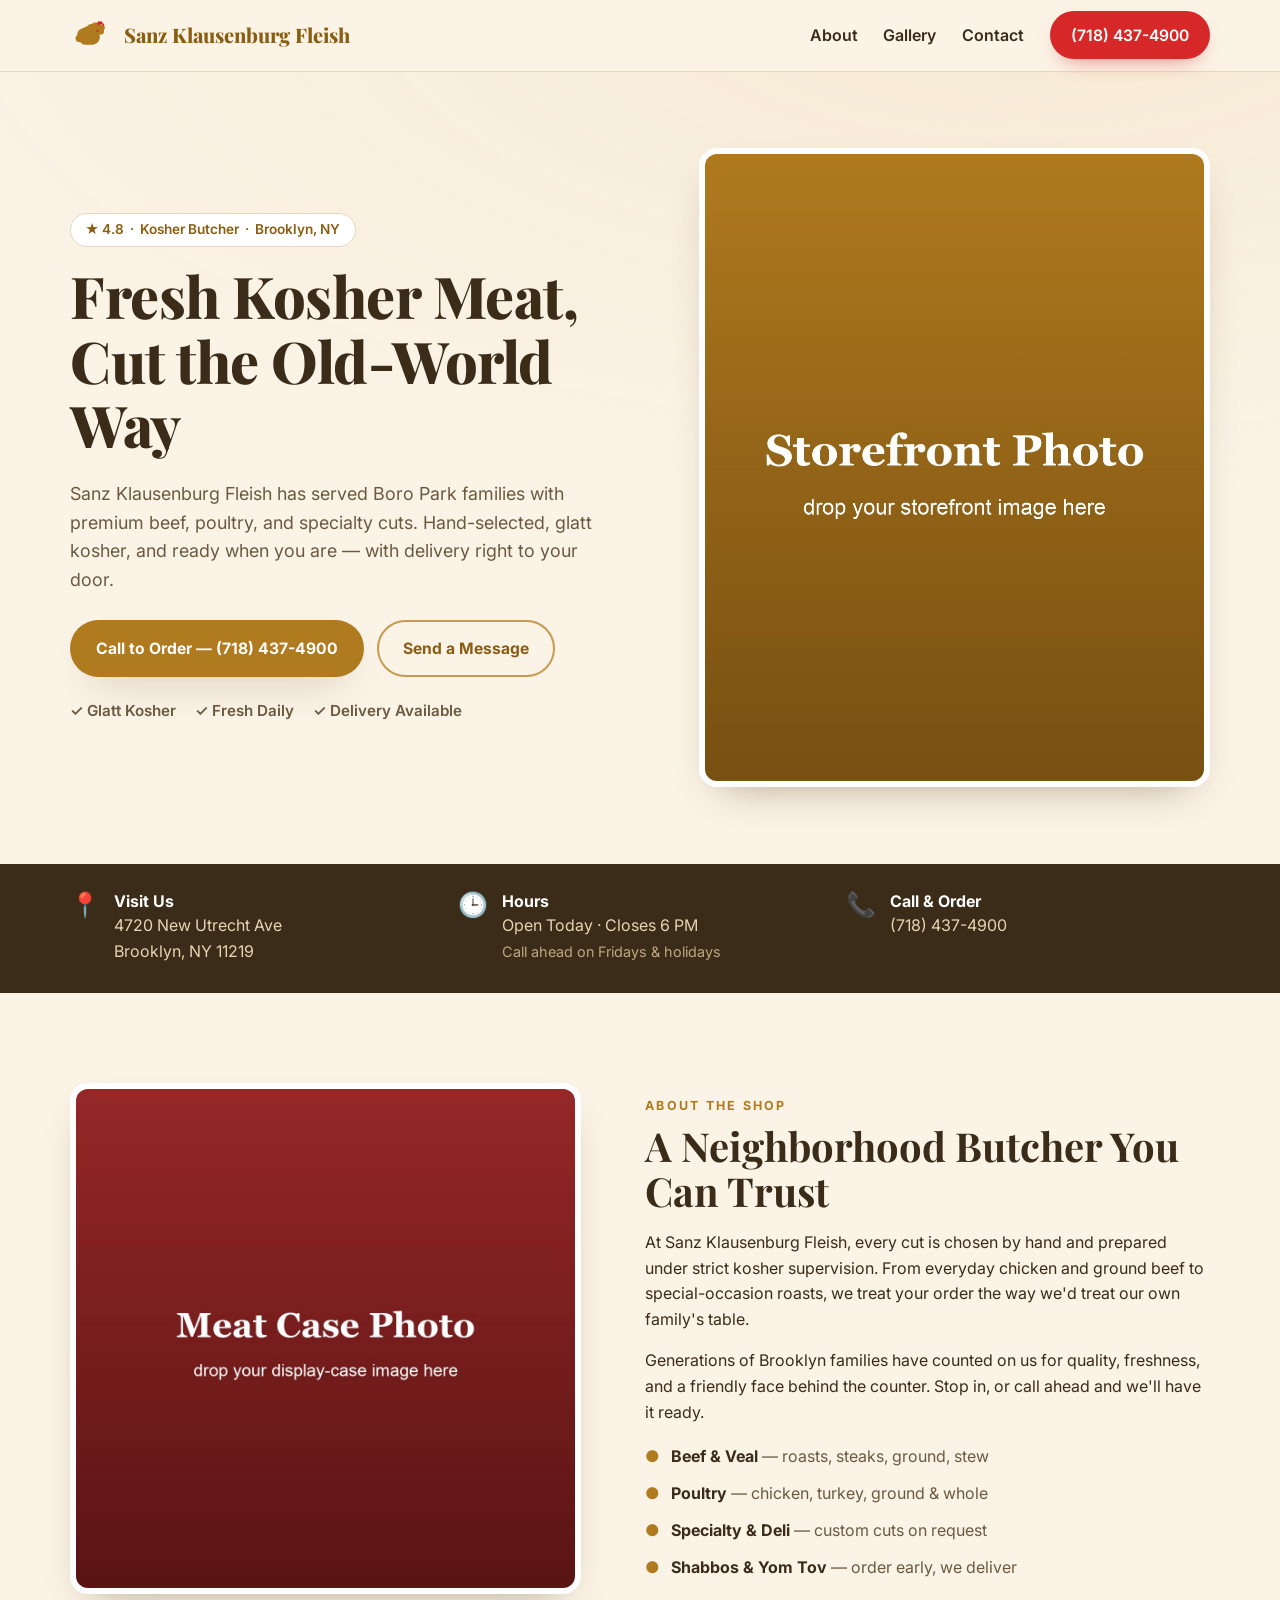
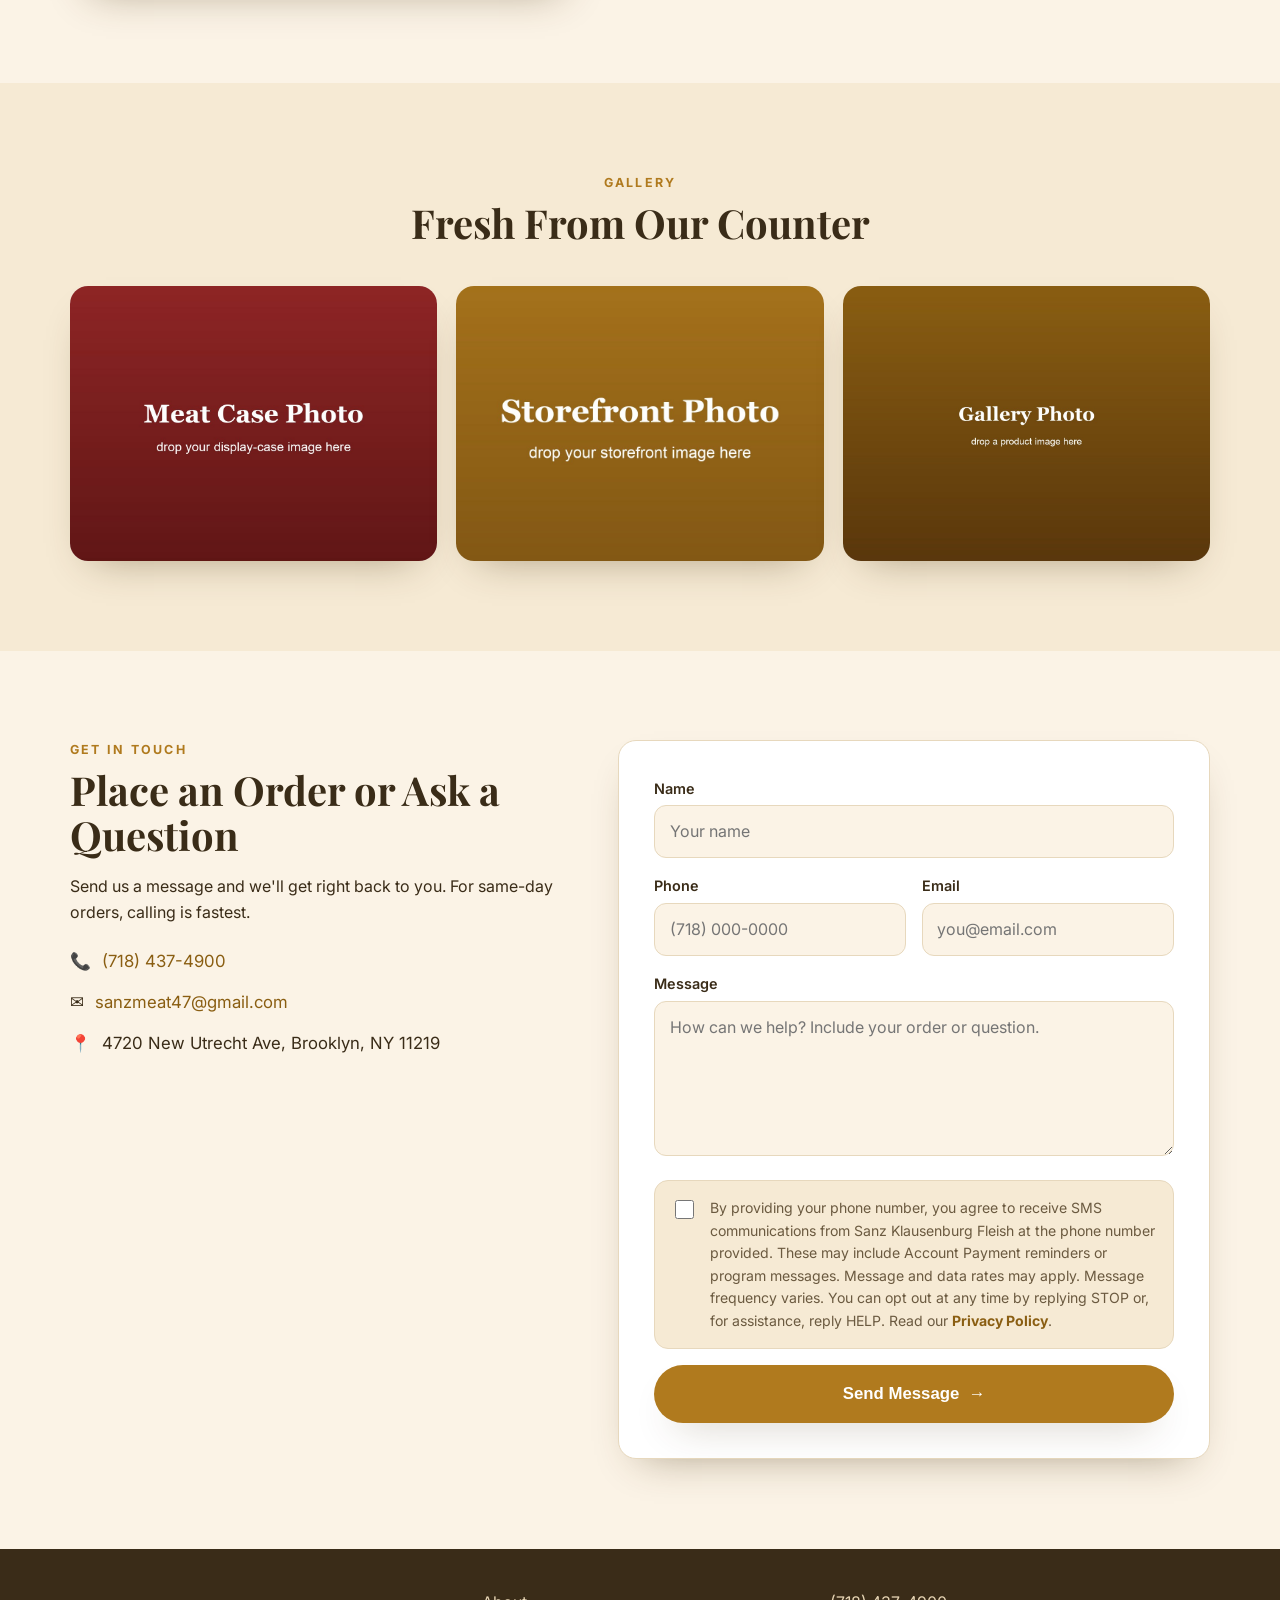
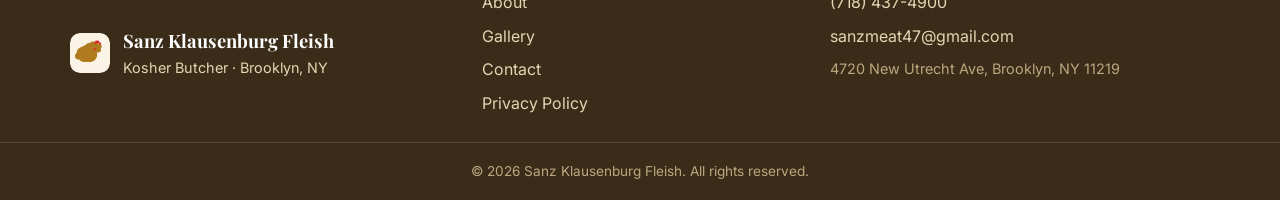
==== index.html @ 6f3d4cad "Sanz Klausenburg Fleish landing page, contact form & privacy policy Co-Authored-By: Claude Opus 4.8 " ====
<!DOCTYPE html>
<html lang="en">
<head>
  <meta charset="UTF-8" />
  <meta name="viewport" content="width=device-width, initial-scale=1.0" />
  <title>Sanz Klausenburg Fleish | Kosher Butcher in Brooklyn, NY</title>
  <meta name="description" content="Sanz Klausenburg Fleish — your trusted kosher butcher shop on New Utrecht Avenue in Brooklyn. Fresh beef, poultry & specialty cuts. Delivery available. Call (718) 437-4900." />
  <meta name="theme-color" content="#b07a1e" />
  <link rel="preconnect" href="https://fonts.googleapis.com" />
  <link rel="preconnect" href="https://fonts.gstatic.com" crossorigin />
  <link href="https://fonts.googleapis.com/css2?family=Playfair+Display:wght@600;700;800&family=Inter:wght@400;500;600;700&display=swap" rel="stylesheet" />
  <link rel="stylesheet" href="styles.css" />
  <link rel="icon" href="images/logo.svg" type="image/svg+xml" />
</head>
<body>

  <!-- ===== Header ===== -->
  <header class="site-header" id="top">
    <div class="container header-inner">
      <a href="#top" class="brand">
        <img src="images/logo.svg" alt="" class="brand-logo" width="44" height="44" />
        <span class="brand-name">Sanz Klausenburg Fleish</span>
      </a>
      <nav class="nav">
        <a href="#about">About</a>
        <a href="#gallery">Gallery</a>
        <a href="#contact">Contact</a>
        <a href="tel:+17184374900" class="btn btn-phone">(718) 437-4900</a>
      </nav>
    </div>
  </header>

  <!-- ===== Hero ===== -->
  <section class="hero">
    <div class="container hero-inner">
      <div class="hero-copy">
        <p class="eyebrow">★ 4.8 &nbsp;·&nbsp; Kosher Butcher &nbsp;·&nbsp; Brooklyn, NY</p>
        <h1>Fresh Kosher Meat,<br />Cut the Old-World Way</h1>
        <p class="lede">
          Sanz Klausenburg Fleish has served Boro Park families with premium beef,
          poultry, and specialty cuts. Hand-selected, glatt kosher, and ready when you are —
          with delivery right to your door.
        </p>
        <div class="hero-actions">
          <a href="tel:+17184374900" class="btn btn-primary">Call to Order — (718) 437-4900</a>
          <a href="#contact" class="btn btn-ghost">Send a Message</a>
        </div>
        <ul class="hero-badges">
          <li>✓ Glatt Kosher</li>
          <li>✓ Fresh Daily</li>
          <li>✓ Delivery Available</li>
        </ul>
      </div>
      <div class="hero-media">
        <img src="images/storefront.jpg" alt="Sanz Klausenburg Fleish storefront on New Utrecht Avenue" class="hero-img" loading="eager" />
      </div>
    </div>
  </section>

  <!-- ===== Info strip ===== -->
  <section class="info-strip">
    <div class="container info-grid">
      <div class="info-card">
        <span class="info-icon">📍</span>
        <div>
          <h3>Visit Us</h3>
          <a href="https://maps.google.com/?q=4720+New+Utrecht+Ave+Brooklyn+NY+11219" target="_blank" rel="noopener">4720 New Utrecht Ave<br />Brooklyn, NY 11219</a>
        </div>
      </div>
      <div class="info-card">
        <span class="info-icon">🕒</span>
        <div>
          <h3>Hours</h3>
          <p>Open Today · Closes 6 PM<br /><span class="muted">Call ahead on Fridays &amp; holidays</span></p>
        </div>
      </div>
      <div class="info-card">
        <span class="info-icon">📞</span>
        <div>
          <h3>Call &amp; Order</h3>
          <a href="tel:+17184374900">(718) 437-4900</a>
        </div>
      </div>
    </div>
  </section>

  <!-- ===== About ===== -->
  <section class="about section" id="about">
    <div class="container about-inner">
      <div class="about-media">
        <img src="images/meat-case.jpg" alt="Fresh cuts of kosher beef and poultry in the display case" loading="lazy" />
      </div>
      <div class="about-copy">
        <p class="section-eyebrow">About the Shop</p>
        <h2>A Neighborhood Butcher You Can Trust</h2>
        <p>
          At Sanz Klausenburg Fleish, every cut is chosen by hand and prepared under strict
          kosher supervision. From everyday chicken and ground beef to special-occasion roasts,
          we treat your order the way we'd treat our own family's table.
        </p>
        <p>
          Generations of Brooklyn families have counted on us for quality, freshness, and a
          friendly face behind the counter. Stop in, or call ahead and we'll have it ready.
        </p>
        <ul class="feature-list">
          <li><strong>Beef &amp; Veal</strong> — roasts, steaks, ground, stew</li>
          <li><strong>Poultry</strong> — chicken, turkey, ground &amp; whole</li>
          <li><strong>Specialty &amp; Deli</strong> — custom cuts on request</li>
          <li><strong>Shabbos &amp; Yom Tov</strong> — order early, we deliver</li>
        </ul>
      </div>
    </div>
  </section>

  <!-- ===== Gallery ===== -->
  <section class="gallery section" id="gallery">
    <div class="container">
      <div class="section-head center">
        <p class="section-eyebrow">Gallery</p>
        <h2>Fresh From Our Counter</h2>
      </div>
      <div class="gallery-grid">
        <figure><img src="images/meat-case.jpg" alt="Display case of fresh kosher meat" loading="lazy" /></figure>
        <figure><img src="images/storefront.jpg" alt="Sanz Klausenburg Fleish storefront" loading="lazy" /></figure>
        <figure><img src="images/gallery-3.jpg" alt="Premium beef cuts" loading="lazy" /></figure>
      </div>
    </div>
  </section>

  <!-- ===== Contact ===== -->
  <section class="contact section" id="contact">
    <div class="container contact-inner">
      <div class="contact-copy">
        <p class="section-eyebrow">Get In Touch</p>
        <h2>Place an Order or Ask a Question</h2>
        <p>Send us a message and we'll get right back to you. For same-day orders, calling is fastest.</p>
        <ul class="contact-list">
          <li><span>📞</span> <a href="tel:+17184374900">(718) 437-4900</a></li>
          <li><span>✉️</span> <a href="mailto:sanzmeat47@gmail.com">sanzmeat47@gmail.com</a></li>
          <li><span>📍</span> 4720 New Utrecht Ave, Brooklyn, NY 11219</li>
        </ul>
      </div>

      <form class="contact-form" action="https://formsubmit.co/sanzmeat47@gmail.com" method="POST">
        <!-- FormSubmit settings -->
        <input type="hidden" name="_subject" value="New message from Sanz Klausenburg Fleish website" />
        <input type="hidden" name="_captcha" value="false" />
        <input type="hidden" name="_template" value="table" />
        <input type="text" name="_honey" style="display:none" />

        <div class="field">
          <label for="name">Name</label>
          <input id="name" name="name" type="text" placeholder="Your name" required />
        </div>
        <div class="field-row">
          <div class="field">
            <label for="phone">Phone</label>
            <input id="phone" name="phone" type="tel" placeholder="(718) 000-0000" required />
          </div>
          <div class="field">
            <label for="email">Email</label>
            <input id="email" name="email" type="email" placeholder="you@email.com" />
          </div>
        </div>
        <div class="field">
          <label for="message">Message</label>
          <textarea id="message" name="message" rows="5" placeholder="How can we help? Include your order or question." required></textarea>
        </div>

        <label class="consent">
          <input type="checkbox" name="sms_consent" required />
          <span>
            By providing your phone number, you agree to receive SMS communications from
            Sanz Klausenburg Fleish at the phone number provided. These may include Account
            Payment reminders or program messages. Message and data rates may apply. Message
            frequency varies. You can opt out at any time by replying STOP or, for assistance,
            reply HELP. Read our <a href="privacy.html">Privacy Policy</a>.
          </span>
        </label>

        <button type="submit" class="btn btn-submit">Send Message&nbsp; →</button>
      </form>
    </div>
  </section>

  <!-- ===== Footer ===== -->
  <footer class="site-footer">
    <div class="container footer-inner">
      <div class="footer-brand">
        <img src="images/logo.svg" alt="" width="40" height="40" />
        <div>
          <strong>Sanz Klausenburg Fleish</strong>
          <span>Kosher Butcher · Brooklyn, NY</span>
        </div>
      </div>
      <div class="footer-links">
        <a href="#about">About</a>
        <a href="#gallery">Gallery</a>
        <a href="#contact">Contact</a>
        <a href="privacy.html">Privacy Policy</a>
      </div>
      <div class="footer-contact">
        <a href="tel:+17184374900">(718) 437-4900</a>
        <a href="mailto:sanzmeat47@gmail.com">sanzmeat47@gmail.com</a>
        <span>4720 New Utrecht Ave, Brooklyn, NY 11219</span>
      </div>
    </div>
    <div class="footer-bottom">
      <p>© <span id="year"></span> Sanz Klausenburg Fleish. All rights reserved.</p>
    </div>
  </footer>

  <script>document.getElementById('year').textContent = new Date().getFullYear();</script>
</body>
</html>
---- styles.css ----
/* ===== Sanz Klausenburg Fleish — styles ===== */
:root{
  --gold:#b07a1e;
  --gold-dark:#8a5e12;
  --gold-soft:#c89a4f;
  --cream:#fbf3e6;
  --cream-2:#f6ead4;
  --ink:#3a2c18;
  --ink-soft:#6b5a40;
  --red:#d62828;
  --red-dark:#b81f1f;
  --white:#ffffff;
  --line:#e7d8bd;
  --shadow:0 18px 40px -22px rgba(74,52,16,.45);
  --radius:18px;
}
*{box-sizing:border-box}
html{scroll-behavior:smooth}
body{
  margin:0;
  font-family:'Inter',system-ui,-apple-system,sans-serif;
  color:var(--ink);
  background:var(--cream);
  line-height:1.6;
}
.container{width:min(1140px,92%);margin-inline:auto}
h1,h2,h3{font-family:'Playfair Display',Georgia,serif;line-height:1.12;margin:0 0 .4em}
h1{font-size:clamp(2.2rem,5vw,3.6rem);font-weight:800;letter-spacing:-.5px}
h2{font-size:clamp(1.7rem,3.2vw,2.5rem);font-weight:700}
h3{font-size:1.1rem}
p{margin:0 0 1rem}
a{color:var(--gold-dark);text-decoration:none}
img{max-width:100%;display:block}
.section{padding:clamp(3.5rem,7vw,6rem) 0}
.muted{color:var(--ink-soft);font-size:.9em}
.section-eyebrow{
  text-transform:uppercase;letter-spacing:.18em;font-size:.78rem;font-weight:700;
  color:var(--gold);margin-bottom:.5rem
}
.section-head.center{text-align:center;max-width:640px;margin:0 auto 2.5rem}

/* ===== Buttons ===== */
.btn{
  display:inline-flex;align-items:center;justify-content:center;gap:.4rem;
  font-weight:700;font-size:.98rem;padding:.85rem 1.5rem;border-radius:999px;
  border:2px solid transparent;cursor:pointer;transition:transform .15s ease,box-shadow .15s ease,background .15s ease;
  white-space:nowrap
}
.btn:hover{transform:translateY(-2px)}
.btn-primary{background:var(--gold);color:#fff;box-shadow:var(--shadow)}
.btn-primary:hover{background:var(--gold-dark)}
.btn-ghost{background:transparent;color:var(--gold-dark);border-color:var(--gold-soft)}
.btn-ghost:hover{background:var(--cream-2)}
.btn-phone{background:var(--red);color:#fff;padding:.6rem 1.2rem;box-shadow:0 10px 22px -12px rgba(214,40,40,.7)}
.btn-phone:hover{background:var(--red-dark)}
.btn-submit{background:var(--gold);color:#fff;width:100%;padding:1.05rem;font-size:1.05rem;box-shadow:var(--shadow);margin-top:1rem}
.btn-submit:hover{background:var(--gold-dark)}

/* ===== Header ===== */
.site-header{
  position:sticky;top:0;z-index:50;background:rgba(251,243,230,.92);
  backdrop-filter:blur(10px);border-bottom:1px solid var(--line)
}
.header-inner{display:flex;align-items:center;justify-content:space-between;padding:.7rem 0}
.brand{display:flex;align-items:center;gap:.6rem}
.brand-logo{border-radius:10px}
.brand-name{font-family:'Playfair Display',serif;font-weight:800;font-size:1.25rem;color:var(--gold-dark)}
.nav{display:flex;align-items:center;gap:1.6rem}
.nav a{font-weight:600;color:var(--ink)}
.nav a:hover{color:var(--gold-dark)}
.nav a.btn-phone{color:#fff}

/* ===== Hero ===== */
.hero{
  background:radial-gradient(1200px 500px at 80% -10%,var(--cream-2),transparent),var(--cream);
  padding:clamp(2.5rem,6vw,5rem) 0 clamp(3rem,6vw,5rem)
}
.hero-inner{display:grid;grid-template-columns:1.05fr .95fr;gap:clamp(2rem,5vw,4rem);align-items:center}
.eyebrow{
  display:inline-block;background:var(--white);border:1px solid var(--line);
  color:var(--gold-dark);font-weight:600;font-size:.85rem;padding:.35rem .9rem;border-radius:999px;margin-bottom:1rem
}
.lede{font-size:1.12rem;color:var(--ink-soft);max-width:48ch}
.hero-actions{display:flex;flex-wrap:wrap;gap:.8rem;margin:1.6rem 0 1.4rem}
.hero-badges{list-style:none;display:flex;flex-wrap:wrap;gap:1.2rem;padding:0;margin:0;font-weight:600;color:var(--ink-soft);font-size:.95rem}
.hero-media{position:relative}
.hero-img{
  width:100%;aspect-ratio:4/5;object-fit:cover;border-radius:var(--radius);
  box-shadow:var(--shadow);border:6px solid #fff;background:var(--cream-2)
}

/* ===== Info strip ===== */
.info-strip{background:var(--ink);color:#f3e8d2}
.info-grid{display:grid;grid-template-columns:repeat(3,1fr);gap:1.5rem;padding:1.8rem 0}
.info-card{display:flex;gap:.9rem;align-items:flex-start}
.info-card h3{color:#fff;margin:0 0 .15rem;font-family:'Inter',sans-serif;font-size:1rem;font-weight:700}
.info-card a,.info-card p{color:#e6d4b3;margin:0}
.info-card a:hover{color:#fff}
.info-card .muted{color:#bda77f}
.info-icon{font-size:1.5rem;line-height:1}

/* ===== About ===== */
.about-inner{display:grid;grid-template-columns:.95fr 1.05fr;gap:clamp(2rem,5vw,4rem);align-items:center}
.about-media img{width:100%;aspect-ratio:1/1;object-fit:cover;border-radius:var(--radius);box-shadow:var(--shadow);border:6px solid #fff;background:var(--cream-2)}
.feature-list{list-style:none;padding:0;margin:1.2rem 0 0;display:grid;gap:.7rem}
.feature-list li{padding-left:1.6rem;position:relative;color:var(--ink-soft)}
.feature-list li::before{content:"●";color:var(--gold);position:absolute;left:0;top:0}
.feature-list strong{color:var(--ink)}

/* ===== Gallery ===== */
.gallery{background:var(--cream-2)}
.gallery-grid{display:grid;grid-template-columns:repeat(3,1fr);gap:1.2rem}
.gallery figure{margin:0;border-radius:var(--radius);overflow:hidden;box-shadow:var(--shadow);background:#fff}
.gallery img{width:100%;aspect-ratio:4/3;object-fit:cover;transition:transform .4s ease}
.gallery figure:hover img{transform:scale(1.05)}

/* ===== Contact ===== */
.contact-inner{display:grid;grid-template-columns:.9fr 1.1fr;gap:clamp(2rem,5vw,4rem);align-items:start}
.contact-list{list-style:none;padding:0;margin:1.4rem 0 0;display:grid;gap:.9rem;font-size:1.05rem}
.contact-list li{display:flex;align-items:center;gap:.7rem}
.contact-form{background:#fff;border:1px solid var(--line);border-radius:var(--radius);padding:clamp(1.4rem,3vw,2.2rem);box-shadow:var(--shadow)}
.field{margin-bottom:1rem}
.field-row{display:grid;grid-template-columns:1fr 1fr;gap:1rem}
.field label{display:block;font-weight:600;font-size:.9rem;margin-bottom:.35rem}
.field input,.field textarea{
  width:100%;padding:.8rem .9rem;border:1.5px solid var(--line);border-radius:12px;
  font:inherit;color:var(--ink);background:var(--cream);transition:border-color .15s
}
.field input:focus,.field textarea:focus{outline:none;border-color:var(--gold);background:#fff}
.consent{display:flex;gap:.8rem;align-items:flex-start;background:var(--cream-2);border:1px solid var(--line);border-radius:14px;padding:1rem;font-size:.88rem;color:var(--ink-soft);margin-top:.5rem}
.consent input{margin-top:.2rem;width:1.15rem;height:1.15rem;accent-color:var(--gold);flex-shrink:0}
.consent a{font-weight:700}

/* ===== Footer ===== */
.site-footer{background:var(--ink);color:#e6d4b3}
.footer-inner{display:grid;grid-template-columns:1.2fr 1fr 1.2fr;gap:2rem;padding:2.6rem 0 1.6rem}
.footer-brand{display:flex;align-items:center;gap:.8rem}
.footer-brand img{border-radius:10px}
.footer-brand strong{display:block;color:#fff;font-family:'Playfair Display',serif;font-size:1.15rem}
.footer-brand span{font-size:.9rem}
.footer-links,.footer-contact{display:flex;flex-direction:column;gap:.5rem}
.footer-links a,.footer-contact a{color:#e6d4b3}
.footer-links a:hover,.footer-contact a:hover{color:#fff}
.footer-contact span{font-size:.9rem;color:#bda77f}
.footer-bottom{border-top:1px solid rgba(255,255,255,.12);text-align:center;padding:1.1rem 0;font-size:.85rem;color:#bda77f}
.footer-bottom p{margin:0}

/* ===== Responsive ===== */
@media (max-width:880px){
  .hero-inner,.about-inner,.contact-inner{grid-template-columns:1fr}
  .hero-media{order:-1}
  .about-media{order:-1}
  .info-grid{grid-template-columns:1fr;gap:1.1rem}
  .gallery-grid{grid-template-columns:1fr 1fr}
  .footer-inner{grid-template-columns:1fr;gap:1.4rem}
  .nav a:not(.btn-phone){display:none}
}
@media (max-width:520px){
  .field-row{grid-template-columns:1fr}
  .gallery-grid{grid-template-columns:1fr}
  .brand-name{font-size:1.05rem}
}
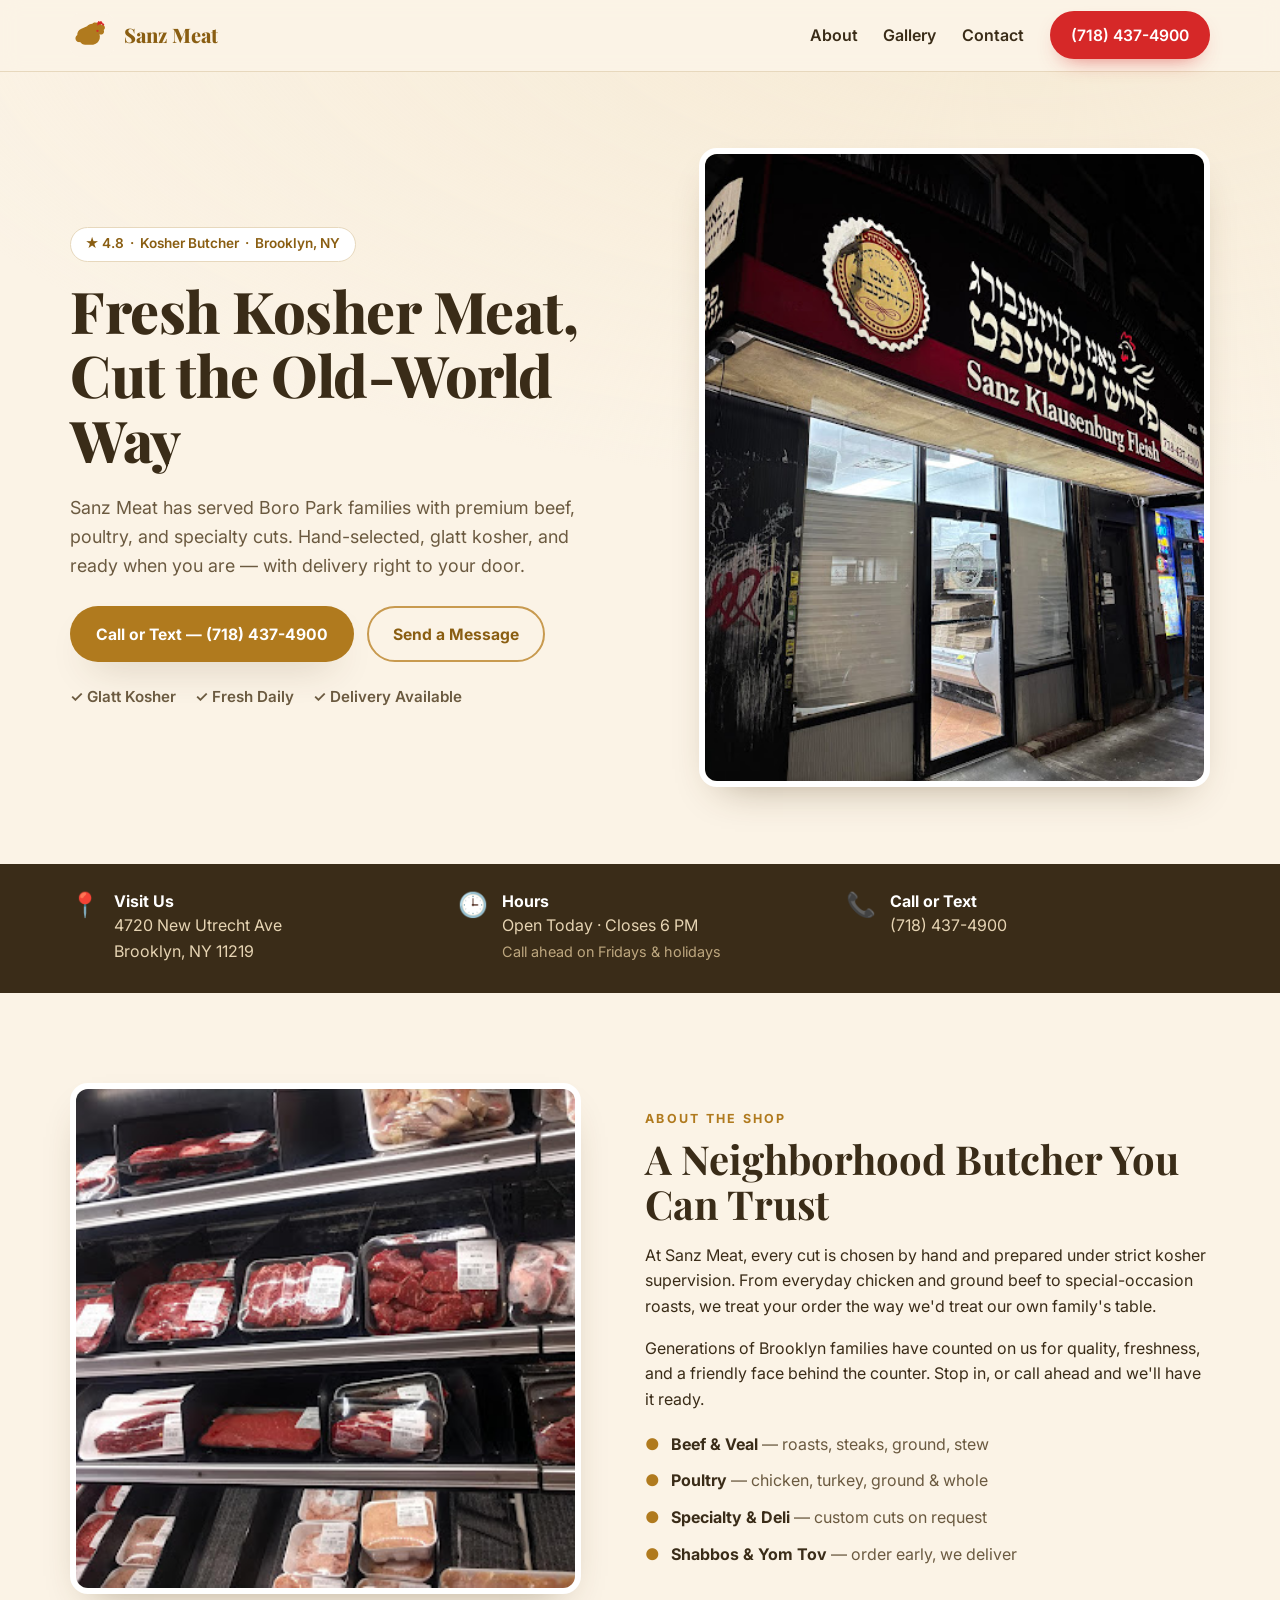
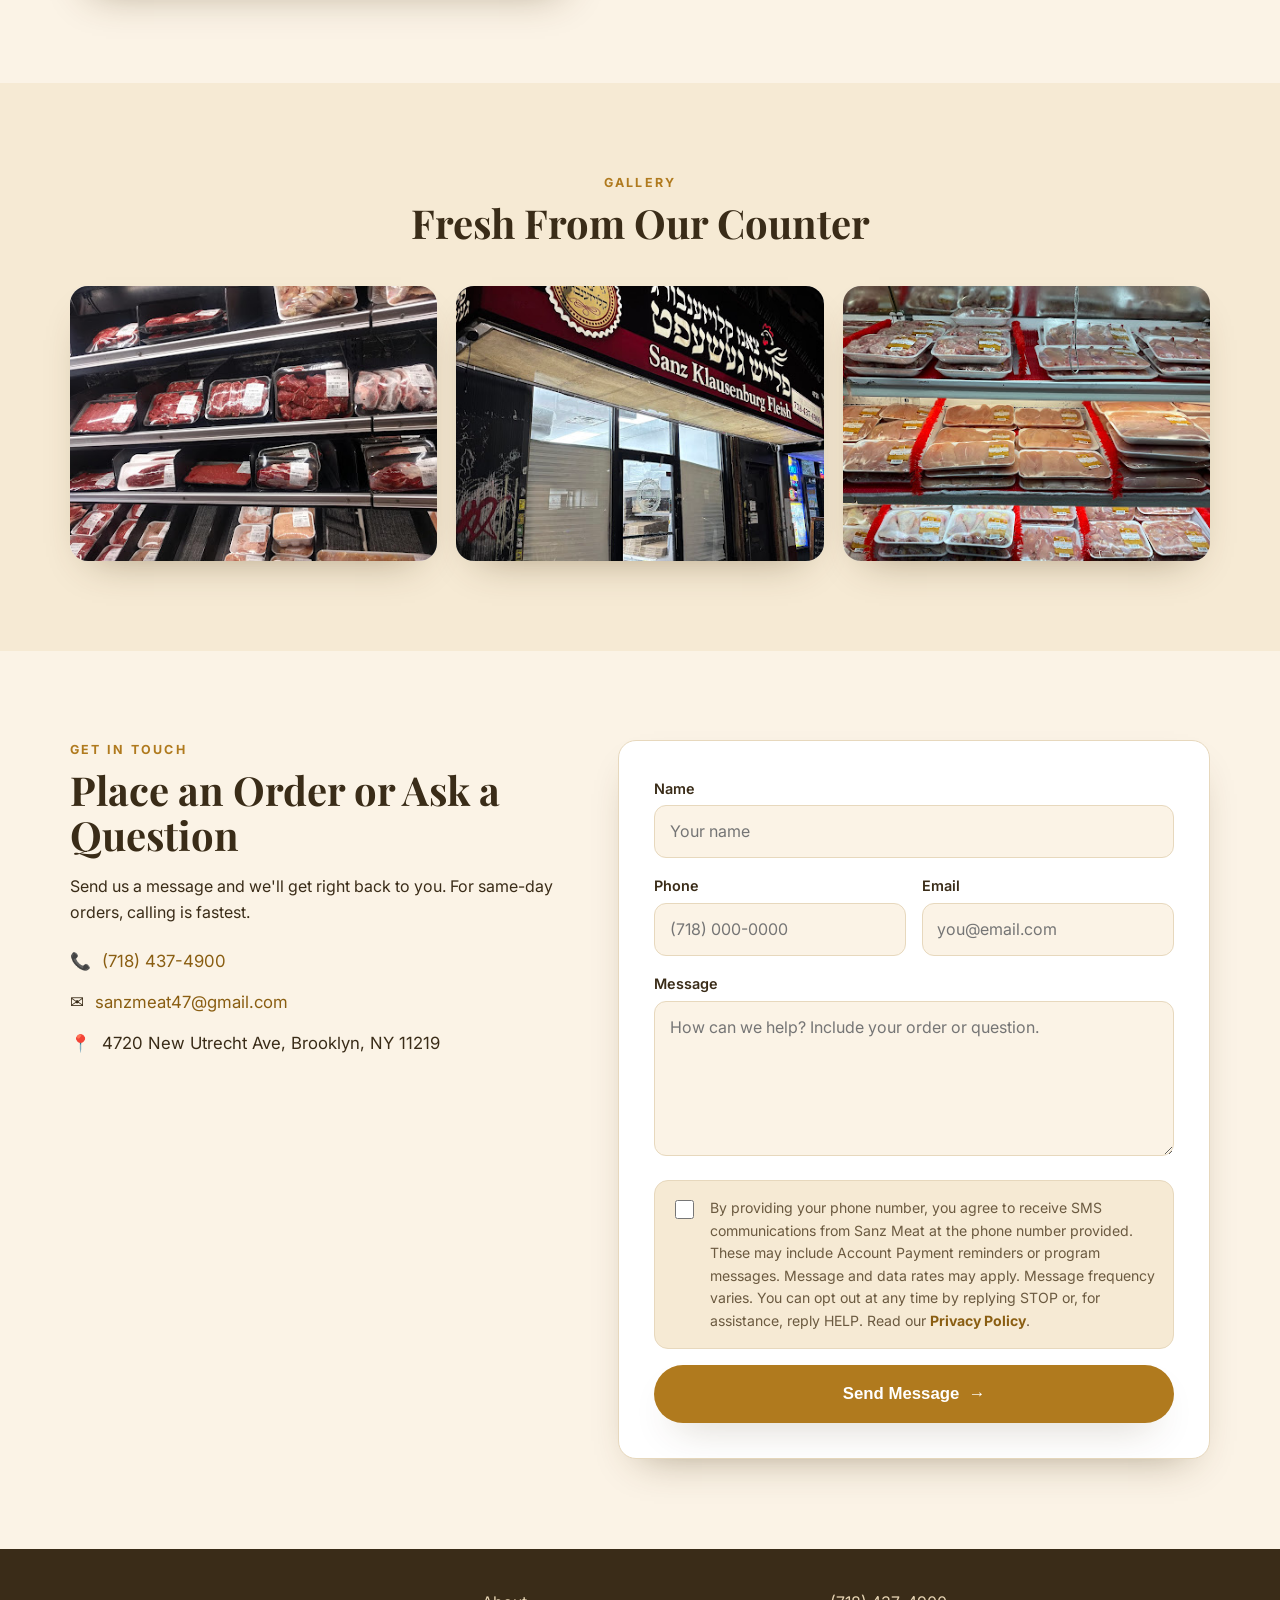
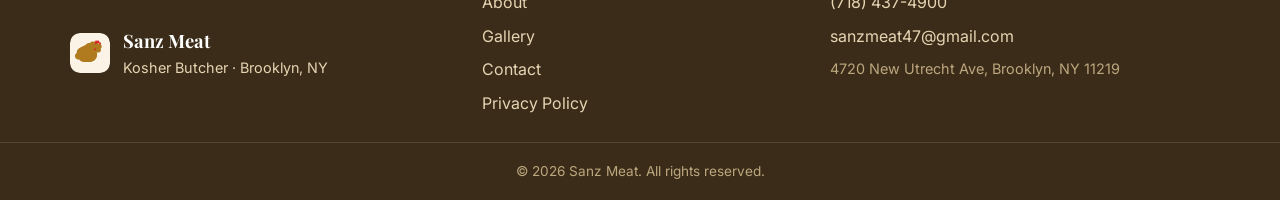
==== commit 97624f51: "Rename store to Sanz Meat; change CTA to Call or Text Co-Authored-By: Claude Opus 4.8 <noreply@anthr" ====
--- a/index.html
+++ b/index.html
@@ -3,8 +3,8 @@
 <head>
   <meta charset="UTF-8" />
   <meta name="viewport" content="width=device-width, initial-scale=1.0" />
-  <title>Sanz Klausenburg Fleish | Kosher Butcher in Brooklyn, NY</title>
-  <meta name="description" content="Sanz Klausenburg Fleish — your trusted kosher butcher shop on New Utrecht Avenue in Brooklyn. Fresh beef, poultry & specialty cuts. Delivery available. Call (718) 437-4900." />
+  <title>Sanz Meat | Kosher Butcher in Brooklyn, NY</title>
+  <meta name="description" content="Sanz Meat — your trusted kosher butcher shop on New Utrecht Avenue in Brooklyn. Fresh beef, poultry & specialty cuts. Delivery available. Call (718) 437-4900." />
   <meta name="theme-color" content="#b07a1e" />
   <link rel="preconnect" href="https://fonts.googleapis.com" />
   <link rel="preconnect" href="https://fonts.gstatic.com" crossorigin />
@@ -19,7 +19,7 @@
     <div class="container header-inner">
       <a href="#top" class="brand">
         <img src="images/logo.svg" alt="" class="brand-logo" width="44" height="44" />
-        <span class="brand-name">Sanz Klausenburg Fleish</span>
+        <span class="brand-name">Sanz Meat</span>
       </a>
       <nav class="nav">
         <a href="#about">About</a>
@@ -37,12 +37,12 @@
         <p class="eyebrow">★ 4.8 &nbsp;·&nbsp; Kosher Butcher &nbsp;·&nbsp; Brooklyn, NY</p>
         <h1>Fresh Kosher Meat,<br />Cut the Old-World Way</h1>
         <p class="lede">
-          Sanz Klausenburg Fleish has served Boro Park families with premium beef,
+          Sanz Meat has served Boro Park families with premium beef,
           poultry, and specialty cuts. Hand-selected, glatt kosher, and ready when you are —
           with delivery right to your door.
         </p>
         <div class="hero-actions">
-          <a href="tel:+17184374900" class="btn btn-primary">Call to Order — (718) 437-4900</a>
+          <a href="tel:+17184374900" class="btn btn-primary">Call or Text — (718) 437-4900</a>
           <a href="#contact" class="btn btn-ghost">Send a Message</a>
         </div>
         <ul class="hero-badges">
@@ -52,7 +52,7 @@
         </ul>
       </div>
       <div class="hero-media">
-        <img src="images/storefront.jpg" alt="Sanz Klausenburg Fleish storefront on New Utrecht Avenue" class="hero-img" loading="eager" />
+        <img src="images/storefront.jpg" alt="Sanz Meat storefront on New Utrecht Avenue" class="hero-img" loading="eager" />
       </div>
     </div>
   </section>
@@ -77,7 +77,7 @@
       <div class="info-card">
         <span class="info-icon">📞</span>
         <div>
-          <h3>Call &amp; Order</h3>
+          <h3>Call or Text</h3>
           <a href="tel:+17184374900">(718) 437-4900</a>
         </div>
       </div>
@@ -94,7 +94,7 @@
         <p class="section-eyebrow">About the Shop</p>
         <h2>A Neighborhood Butcher You Can Trust</h2>
         <p>
-          At Sanz Klausenburg Fleish, every cut is chosen by hand and prepared under strict
+          At Sanz Meat, every cut is chosen by hand and prepared under strict
           kosher supervision. From everyday chicken and ground beef to special-occasion roasts,
           we treat your order the way we'd treat our own family's table.
         </p>
@@ -121,7 +121,7 @@
       </div>
       <div class="gallery-grid">
         <figure><img src="images/meat-case.jpg" alt="Display case of fresh kosher meat" loading="lazy" /></figure>
-        <figure><img src="images/storefront.jpg" alt="Sanz Klausenburg Fleish storefront" loading="lazy" /></figure>
+        <figure><img src="images/storefront.jpg" alt="Sanz Meat storefront" loading="lazy" /></figure>
         <figure><img src="images/gallery-3.jpg" alt="Premium beef cuts" loading="lazy" /></figure>
       </div>
     </div>
@@ -143,7 +143,7 @@
 
       <form class="contact-form" action="https://formsubmit.co/sanzmeat47@gmail.com" method="POST">
         <!-- FormSubmit settings -->
-        <input type="hidden" name="_subject" value="New message from Sanz Klausenburg Fleish website" />
+        <input type="hidden" name="_subject" value="New message from Sanz Meat website" />
         <input type="hidden" name="_captcha" value="false" />
         <input type="hidden" name="_template" value="table" />
         <input type="text" name="_honey" style="display:none" />
@@ -171,7 +171,7 @@
           <input type="checkbox" name="sms_consent" required />
           <span>
             By providing your phone number, you agree to receive SMS communications from
-            Sanz Klausenburg Fleish at the phone number provided. These may include Account
+            Sanz Meat at the phone number provided. These may include Account
             Payment reminders or program messages. Message and data rates may apply. Message
             frequency varies. You can opt out at any time by replying STOP or, for assistance,
             reply HELP. Read our <a href="privacy.html">Privacy Policy</a>.
@@ -189,7 +189,7 @@
       <div class="footer-brand">
         <img src="images/logo.svg" alt="" width="40" height="40" />
         <div>
-          <strong>Sanz Klausenburg Fleish</strong>
+          <strong>Sanz Meat</strong>
           <span>Kosher Butcher · Brooklyn, NY</span>
         </div>
       </div>
@@ -206,7 +206,7 @@
       </div>
     </div>
     <div class="footer-bottom">
-      <p>© <span id="year"></span> Sanz Klausenburg Fleish. All rights reserved.</p>
+      <p>© <span id="year"></span> Sanz Meat. All rights reserved.</p>
     </div>
   </footer>
 
